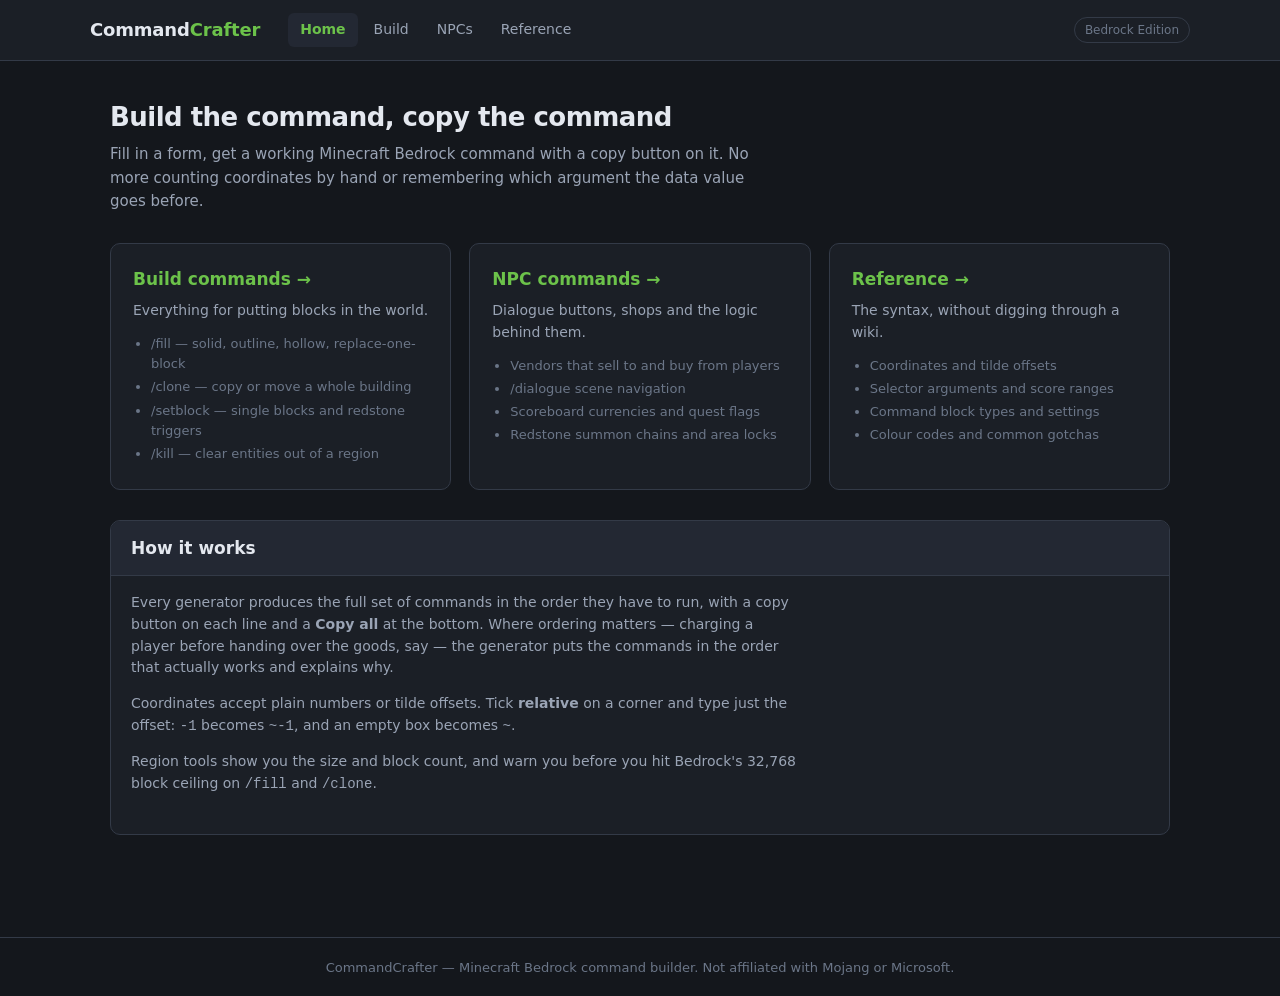
==== index.html @ ae36e780 "Add build and NPC command generators Static site, no build step. Four pages: build commands (/fill, " ====
<!DOCTYPE html>
<html lang="en">
<head>
<meta charset="utf-8">
<meta name="viewport" content="width=device-width, initial-scale=1">
<title>CommandCrafter — Minecraft Bedrock command builder</title>
<link rel="stylesheet" href="assets/css/style.css">
</head>
<body>

<header class="site-header">
  <div class="inner">
    <a class="brand" href="index.html">Command<span>Crafter</span></a>
    <nav class="site-nav">
      <a href="index.html">Home</a>
      <a href="build.html">Build</a>
      <a href="npc.html">NPCs</a>
      <a href="reference.html">Reference</a>
    </nav>
    <span class="edition-badge">Bedrock Edition</span>
  </div>
</header>

<main>
  <h1 class="page-title">Build the command, copy the command</h1>
  <p class="page-intro">
    Fill in a form, get a working Minecraft Bedrock command with a copy button on it.
    No more counting coordinates by hand or remembering which argument the data
    value goes before.
  </p>

  <div class="card-grid">
    <a class="card" href="build.html">
      <h3>Build commands →</h3>
      <p>Everything for putting blocks in the world.</p>
      <ul>
        <li>/fill — solid, outline, hollow, replace-one-block</li>
        <li>/clone — copy or move a whole building</li>
        <li>/setblock — single blocks and redstone triggers</li>
        <li>/kill — clear entities out of a region</li>
      </ul>
    </a>

    <a class="card" href="npc.html">
      <h3>NPC commands →</h3>
      <p>Dialogue buttons, shops and the logic behind them.</p>
      <ul>
        <li>Vendors that sell to and buy from players</li>
        <li>/dialogue scene navigation</li>
        <li>Scoreboard currencies and quest flags</li>
        <li>Redstone summon chains and area locks</li>
      </ul>
    </a>

    <a class="card" href="reference.html">
      <h3>Reference →</h3>
      <p>The syntax, without digging through a wiki.</p>
      <ul>
        <li>Coordinates and tilde offsets</li>
        <li>Selector arguments and score ranges</li>
        <li>Command block types and settings</li>
        <li>Colour codes and common gotchas</li>
      </ul>
    </a>
  </div>

  <section class="tool">
    <h2>How it works</h2>
    <div class="tool-body">
      <p class="tool-desc">
        Every generator produces the full set of commands in the order they have to
        run, with a copy button on each line and a <strong>Copy all</strong> at the
        bottom. Where ordering matters — charging a player before handing over the
        goods, say — the generator puts the commands in the order that actually works
        and explains why.
      </p>
      <p class="tool-desc">
        Coordinates accept plain numbers or tilde offsets. Tick <strong>relative</strong>
        on a corner and type just the offset: <code>-1</code> becomes <code>~-1</code>,
        and an empty box becomes <code>~</code>.
      </p>
      <p class="tool-desc">
        Region tools show you the size and block count, and warn you before you hit
        Bedrock's 32,768 block ceiling on <code>/fill</code> and <code>/clone</code>.
      </p>
    </div>
  </section>
</main>

<footer class="site-footer">
  CommandCrafter — Minecraft Bedrock command builder.
  Not affiliated with Mojang or Microsoft.
</footer>

<script src="assets/js/data.js"></script>
<script src="assets/js/common.js"></script>
</body>
</html>
---- assets/css/style.css ----
/* CommandCrafter — Minecraft Bedrock command generator */

:root {
  --bg:        #14171c;
  --bg-2:      #1b1f26;
  --bg-3:      #232833;
  --line:      #333a47;
  --line-soft: #2a303b;
  --text:      #e4e8ef;
  --text-dim:  #9aa4b5;
  --text-mute: #6b7688;
  --green:     #6cc24a;
  --green-dk:  #4a8a33;
  --gold:      #f5b642;
  --red:       #e05c56;
  --blue:      #58a6d8;
  --mono: ui-monospace, "Cascadia Mono", "SF Mono", Consolas, "Liberation Mono", monospace;
  --sans: system-ui, -apple-system, "Segoe UI", Roboto, sans-serif;
  --radius: 6px;
}

* { box-sizing: border-box; }

body {
  margin: 0;
  background: var(--bg);
  color: var(--text);
  font-family: var(--sans);
  font-size: 15px;
  line-height: 1.55;
}

/* ---------- header / nav ---------- */

.site-header {
  background: var(--bg-2);
  border-bottom: 1px solid var(--line);
  padding: 0 20px;
}

.site-header .inner {
  max-width: 1100px;
  margin: 0 auto;
  display: flex;
  align-items: center;
  gap: 28px;
  flex-wrap: wrap;
  min-height: 60px;
}

.brand {
  font-weight: 700;
  font-size: 18px;
  letter-spacing: -0.01em;
  color: var(--text);
  text-decoration: none;
  white-space: nowrap;
}
.brand span { color: var(--green); }

.site-nav { display: flex; gap: 4px; flex-wrap: wrap; }

.site-nav a {
  color: var(--text-dim);
  text-decoration: none;
  padding: 6px 12px;
  border-radius: var(--radius);
  font-size: 14px;
}
.site-nav a:hover { background: var(--bg-3); color: var(--text); }
.site-nav a.active { background: var(--bg-3); color: var(--green); font-weight: 600; }

.edition-badge {
  margin-left: auto;
  font-size: 12px;
  color: var(--text-mute);
  border: 1px solid var(--line);
  border-radius: 99px;
  padding: 3px 10px;
  white-space: nowrap;
}

/* ---------- layout ---------- */

main {
  max-width: 1100px;
  margin: 0 auto;
  padding: 28px 20px 80px;
}

.page-title { font-size: 26px; margin: 8px 0 6px; letter-spacing: -0.02em; }
.page-intro { color: var(--text-dim); margin: 0 0 28px; max-width: 70ch; }

/* ---------- tool cards ---------- */

.tool {
  background: var(--bg-2);
  border: 1px solid var(--line);
  border-radius: 10px;
  margin-bottom: 22px;
  overflow: hidden;
}

.tool > h2 {
  margin: 0;
  padding: 14px 20px;
  font-size: 17px;
  background: var(--bg-3);
  border-bottom: 1px solid var(--line);
  display: flex;
  align-items: center;
  gap: 10px;
}
.tool > h2 .cmd-name {
  font-family: var(--mono);
  font-size: 13px;
  color: var(--green);
  background: rgba(108, 194, 74, 0.1);
  border: 1px solid rgba(108, 194, 74, 0.25);
  padding: 1px 8px;
  border-radius: 4px;
  font-weight: 400;
}

.tool-body { padding: 20px; }

.tool-desc {
  margin: -4px 0 18px;
  color: var(--text-dim);
  font-size: 14px;
  max-width: 75ch;
}

/* ---------- forms ---------- */

.field-row {
  display: flex;
  flex-wrap: wrap;
  gap: 16px;
  margin-bottom: 16px;
  align-items: flex-end;
}

.field { display: flex; flex-direction: column; gap: 5px; min-width: 0; }
.field.grow { flex: 1 1 200px; }
.field.wide { flex: 1 1 100%; }

label, .field-label {
  font-size: 12px;
  font-weight: 600;
  color: var(--text-dim);
  text-transform: uppercase;
  letter-spacing: 0.04em;
}

input[type="text"], input[type="number"], select, textarea {
  background: var(--bg);
  border: 1px solid var(--line);
  color: var(--text);
  border-radius: var(--radius);
  padding: 8px 10px;
  font-size: 14px;
  font-family: var(--mono);
  width: 100%;
  min-width: 0;
}

input:focus, select:focus, textarea:focus {
  outline: none;
  border-color: var(--green);
  box-shadow: 0 0 0 2px rgba(108, 194, 74, 0.15);
}

input::placeholder { color: var(--text-mute); }

select { font-family: var(--sans); cursor: pointer; }

.hint { font-size: 12px; color: var(--text-mute); margin-top: 2px; }

/* coordinate groups */

.coord-group {
  border: 1px solid var(--line-soft);
  border-radius: var(--radius);
  padding: 12px 14px 14px;
  flex: 1 1 280px;
  background: var(--bg);
}

.coord-group > .field-label {
  display: flex;
  align-items: center;
  justify-content: space-between;
  gap: 10px;
  margin-bottom: 8px;
}

.coord-inputs { display: flex; gap: 8px; }
.coord-inputs .field { flex: 1; }
.coord-inputs label {
  font-size: 11px;
  color: var(--text-mute);
  text-transform: none;
  letter-spacing: 0;
}
.coord-inputs input { text-align: center; padding: 7px 4px; }

.rel-toggle {
  display: flex;
  align-items: center;
  gap: 5px;
  font-size: 11px;
  color: var(--text-mute);
  text-transform: none;
  letter-spacing: 0;
  font-weight: 500;
  cursor: pointer;
  user-select: none;
}
.rel-toggle input { width: auto; margin: 0; cursor: pointer; accent-color: var(--green); }

/* checkbox rows */

.check {
  display: flex;
  align-items: center;
  gap: 7px;
  font-size: 13px;
  color: var(--text-dim);
  text-transform: none;
  letter-spacing: 0;
  font-weight: 500;
  cursor: pointer;
  user-select: none;
  padding-bottom: 8px;
}
.check input { width: auto; margin: 0; accent-color: var(--green); cursor: pointer; }

/* ---------- buttons ---------- */

button {
  font-family: var(--sans);
  font-size: 14px;
  border-radius: var(--radius);
  border: 1px solid var(--line);
  background: var(--bg-3);
  color: var(--text);
  padding: 8px 16px;
  cursor: pointer;
}
button:hover { background: #2b3140; border-color: #3f4757; }

button.primary {
  background: var(--green-dk);
  border-color: var(--green-dk);
  color: #fff;
  font-weight: 600;
}
button.primary:hover { background: var(--green); border-color: var(--green); }

button.small { padding: 4px 10px; font-size: 12px; }

.preset-row {
  display: flex;
  gap: 8px;
  flex-wrap: wrap;
  align-items: center;
  margin-bottom: 16px;
  padding-bottom: 16px;
  border-bottom: 1px dashed var(--line-soft);
}
.preset-row .preset-label {
  font-size: 12px;
  color: var(--text-mute);
  text-transform: uppercase;
  letter-spacing: 0.04em;
  font-weight: 600;
  margin-right: 2px;
}

.actions { display: flex; gap: 10px; align-items: center; flex-wrap: wrap; }

/* ---------- output ---------- */

.output { margin-top: 20px; }
.output:empty { display: none; }

.out-group { margin-bottom: 14px; }

.out-group-head {
  display: flex;
  align-items: center;
  justify-content: space-between;
  gap: 12px;
  margin-bottom: 6px;
}

.out-group-title {
  font-size: 12px;
  font-weight: 600;
  color: var(--text-dim);
  text-transform: uppercase;
  letter-spacing: 0.05em;
}
.out-group-title.ok   { color: var(--green); }
.out-group-title.fail { color: var(--red); }

.cmd-line {
  display: flex;
  align-items: stretch;
  gap: 0;
  background: var(--bg);
  border: 1px solid var(--line);
  border-radius: var(--radius);
  margin-bottom: 6px;
  overflow: hidden;
}

.cmd-line code {
  flex: 1;
  font-family: var(--mono);
  font-size: 13px;
  padding: 10px 12px;
  white-space: pre-wrap;
  word-break: break-word;
  color: #dfe6f0;
  min-width: 0;
}

.cmd-line button {
  border: none;
  border-left: 1px solid var(--line);
  border-radius: 0;
  background: var(--bg-3);
  color: var(--text-dim);
  font-size: 12px;
  padding: 0 14px;
  flex: 0 0 auto;
}
.cmd-line button:hover { background: var(--green-dk); color: #fff; }
.cmd-line button.copied { background: var(--green); color: #10140f; font-weight: 600; }

.cmd-note {
  font-size: 12px;
  color: var(--text-mute);
  margin: -2px 0 8px 2px;
}

/* messages */

.msg {
  border-radius: var(--radius);
  padding: 9px 13px;
  font-size: 13px;
  margin-bottom: 10px;
  border: 1px solid;
  line-height: 1.5;
}
.msg.info  { background: rgba(88,166,216,.08); border-color: rgba(88,166,216,.35); color: #a9d3ee; }
.msg.warn  { background: rgba(245,182,66,.08); border-color: rgba(245,182,66,.35); color: #f0cd8a; }
.msg.error { background: rgba(224,92,86,.08);  border-color: rgba(224,92,86,.35);  color: #f0a5a1; }

.stats {
  display: flex;
  gap: 20px;
  flex-wrap: wrap;
  font-size: 13px;
  color: var(--text-dim);
  margin-bottom: 12px;
}
.stats b { color: var(--text); font-family: var(--mono); font-weight: 600; }

/* ---------- home page ---------- */

.card-grid {
  display: grid;
  grid-template-columns: repeat(auto-fit, minmax(260px, 1fr));
  gap: 18px;
  margin: 30px 0;
}

.card {
  display: block;
  background: var(--bg-2);
  border: 1px solid var(--line);
  border-radius: 10px;
  padding: 22px;
  text-decoration: none;
  color: inherit;
}
.card:hover { border-color: var(--green); background: var(--bg-3); }
.card h3 { margin: 0 0 8px; font-size: 17px; color: var(--green); }
.card p { margin: 0 0 12px; color: var(--text-dim); font-size: 14px; }
.card ul { margin: 0; padding-left: 18px; color: var(--text-mute); font-size: 13px; }
.card li { margin-bottom: 3px; }

/* ---------- reference page ---------- */

.ref-section { margin-bottom: 34px; }
.ref-section h2 {
  font-size: 19px;
  border-bottom: 1px solid var(--line);
  padding-bottom: 8px;
  margin-bottom: 14px;
}
.ref-section h3 { font-size: 15px; margin: 20px 0 8px; color: var(--green); }

pre.syntax {
  background: var(--bg-2);
  border: 1px solid var(--line);
  border-left: 3px solid var(--green);
  border-radius: var(--radius);
  padding: 12px 14px;
  overflow-x: auto;
  font-family: var(--mono);
  font-size: 13px;
  margin: 8px 0;
}

table.ref {
  width: 100%;
  border-collapse: collapse;
  font-size: 13.5px;
  margin: 10px 0;
}
table.ref th, table.ref td {
  text-align: left;
  padding: 8px 12px;
  border-bottom: 1px solid var(--line-soft);
  vertical-align: top;
}
table.ref th { color: var(--text-dim); font-size: 12px; text-transform: uppercase; letter-spacing: .04em; }
table.ref td:first-child { font-family: var(--mono); color: var(--green); white-space: nowrap; }

.table-scroll { overflow-x: auto; }

.ref-section p, .ref-section li { color: var(--text-dim); }
.ref-section code {
  font-family: var(--mono);
  font-size: 0.92em;
  background: var(--bg-3);
  padding: 1px 5px;
  border-radius: 3px;
  color: #cfe0f0;
}

/* ---------- footer ---------- */

footer.site-footer {
  border-top: 1px solid var(--line);
  padding: 20px;
  text-align: center;
  color: var(--text-mute);
  font-size: 13px;
}
footer.site-footer a { color: var(--text-dim); }

/* ---------- small screens ---------- */

@media (max-width: 620px) {
  .field-row { gap: 12px; }
  .coord-group { flex: 1 1 100%; }
  .site-header .inner { min-height: 0; padding: 10px 0; }
  .edition-badge { margin-left: 0; }
}
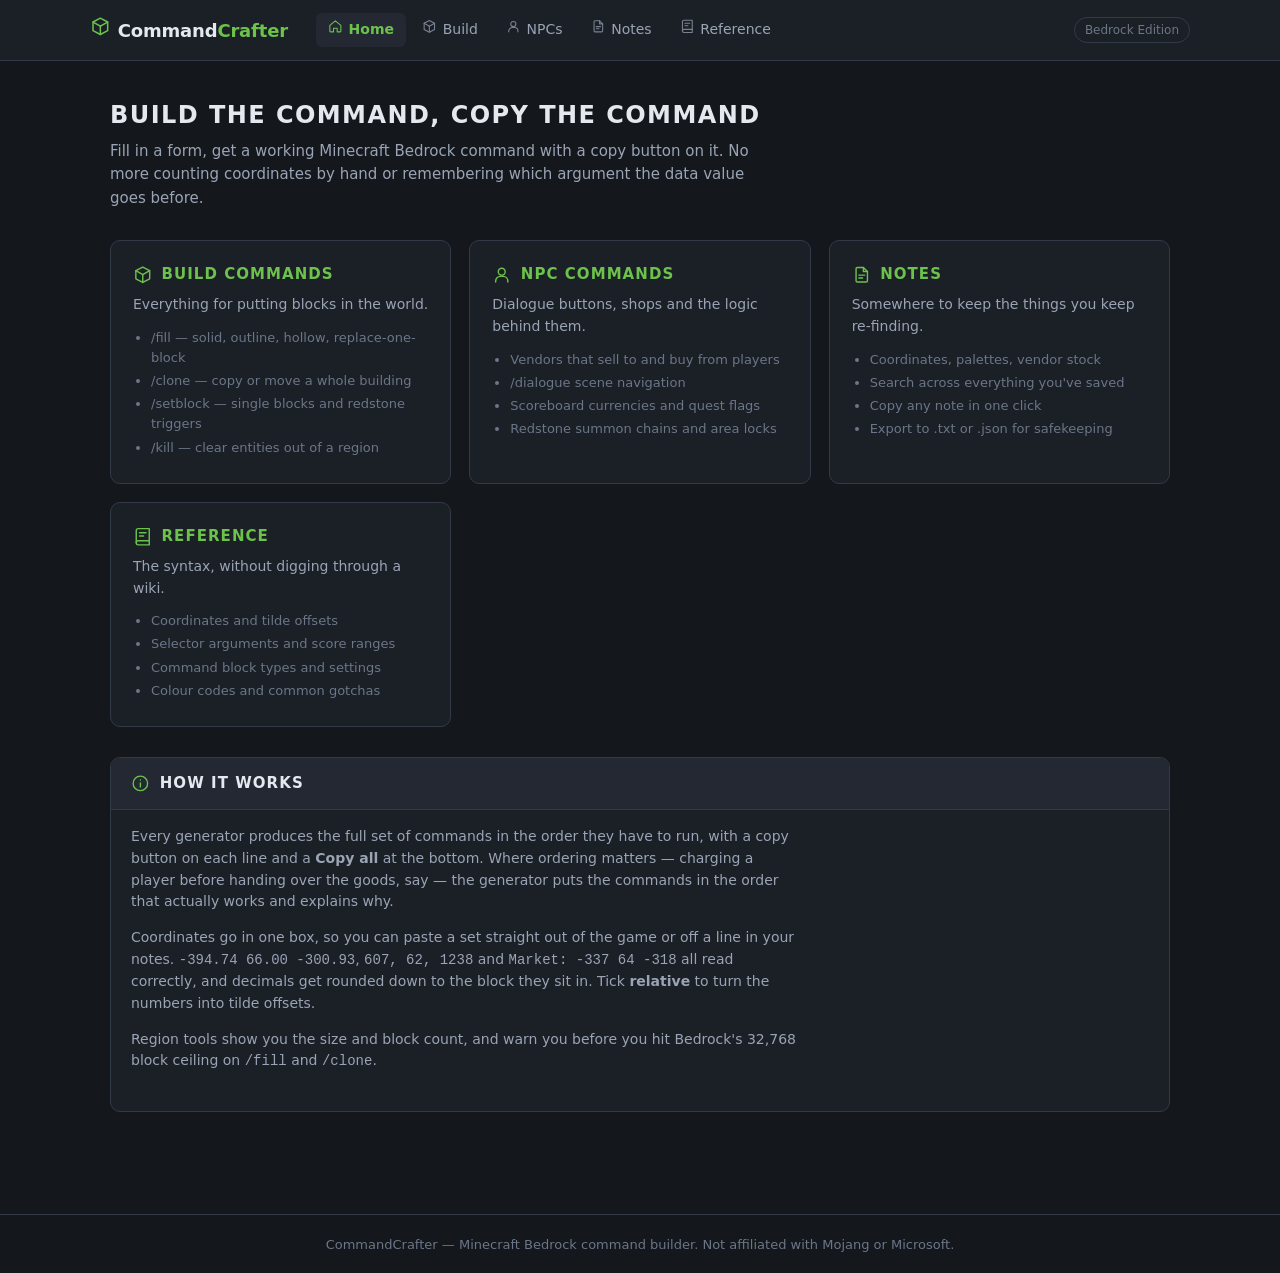
==== commit b3883628: "Add icons, one-field coordinate paste, and a notes page Icons are an inline SVG set built in JS rath" ====
--- a/index.html
+++ b/index.html
@@ -4,18 +4,20 @@
 <meta charset="utf-8">
 <meta name="viewport" content="width=device-width, initial-scale=1">
 <title>CommandCrafter — Minecraft Bedrock command builder</title>
+<link rel="icon" href="assets/favicon.svg" type="image/svg+xml">
 <link rel="stylesheet" href="assets/css/style.css">
 </head>
 <body>
 
 <header class="site-header">
   <div class="inner">
-    <a class="brand" href="index.html">Command<span>Crafter</span></a>
+    <a class="brand" href="index.html"><span data-icon="cube"></span>Command<span>Crafter</span></a>
     <nav class="site-nav">
-      <a href="index.html">Home</a>
-      <a href="build.html">Build</a>
-      <a href="npc.html">NPCs</a>
-      <a href="reference.html">Reference</a>
+      <a href="index.html"><span data-icon="home"></span>Home</a>
+      <a href="build.html"><span data-icon="cube"></span>Build</a>
+      <a href="npc.html"><span data-icon="npc"></span>NPCs</a>
+      <a href="notes.html"><span data-icon="note"></span>Notes</a>
+      <a href="reference.html"><span data-icon="book"></span>Reference</a>
     </nav>
     <span class="edition-badge">Bedrock Edition</span>
   </div>
@@ -31,7 +33,7 @@
 
   <div class="card-grid">
     <a class="card" href="build.html">
-      <h3>Build commands →</h3>
+      <h3><span data-icon="cube"></span>Build commands</h3>
       <p>Everything for putting blocks in the world.</p>
       <ul>
         <li>/fill — solid, outline, hollow, replace-one-block</li>
@@ -42,7 +44,7 @@
     </a>
 
     <a class="card" href="npc.html">
-      <h3>NPC commands →</h3>
+      <h3><span data-icon="npc"></span>NPC commands</h3>
       <p>Dialogue buttons, shops and the logic behind them.</p>
       <ul>
         <li>Vendors that sell to and buy from players</li>
@@ -52,8 +54,19 @@
       </ul>
     </a>
 
+    <a class="card" href="notes.html">
+      <h3><span data-icon="note"></span>Notes</h3>
+      <p>Somewhere to keep the things you keep re-finding.</p>
+      <ul>
+        <li>Coordinates, palettes, vendor stock</li>
+        <li>Search across everything you've saved</li>
+        <li>Copy any note in one click</li>
+        <li>Export to .txt or .json for safekeeping</li>
+      </ul>
+    </a>
+
     <a class="card" href="reference.html">
-      <h3>Reference →</h3>
+      <h3><span data-icon="book"></span>Reference</h3>
       <p>The syntax, without digging through a wiki.</p>
       <ul>
         <li>Coordinates and tilde offsets</li>
@@ -65,7 +78,7 @@
   </div>
 
   <section class="tool">
-    <h2>How it works</h2>
+    <h2><span data-icon="info"></span>How it works</h2>
     <div class="tool-body">
       <p class="tool-desc">
         Every generator produces the full set of commands in the order they have to
@@ -75,9 +88,11 @@
         and explains why.
       </p>
       <p class="tool-desc">
-        Coordinates accept plain numbers or tilde offsets. Tick <strong>relative</strong>
-        on a corner and type just the offset: <code>-1</code> becomes <code>~-1</code>,
-        and an empty box becomes <code>~</code>.
+        Coordinates go in one box, so you can paste a set straight out of the game
+        or off a line in your notes. <code>-394.74 66.00 -300.93</code>,
+        <code>607, 62, 1238</code> and <code>Market: -337 64 -318</code> all read
+        correctly, and decimals get rounded down to the block they sit in. Tick
+        <strong>relative</strong> to turn the numbers into tilde offsets.
       </p>
       <p class="tool-desc">
         Region tools show you the size and block count, and warn you before you hit
@@ -92,6 +107,7 @@
   Not affiliated with Mojang or Microsoft.
 </footer>
 
+<script src="assets/js/icons.js"></script>
 <script src="assets/js/data.js"></script>
 <script src="assets/js/common.js"></script>
 </body>
--- a/assets/css/style.css
+++ b/assets/css/style.css
@@ -88,8 +88,30 @@
   padding: 28px 20px 80px;
 }
 
-.page-title { font-size: 26px; margin: 8px 0 6px; letter-spacing: -0.02em; }
+.page-title {
+  font-size: 24px;
+  margin: 8px 0 6px;
+  text-transform: uppercase;
+  letter-spacing: 0.06em;
+}
 .page-intro { color: var(--text-dim); margin: 0 0 28px; max-width: 70ch; }
+
+/* ---------- icons ---------- */
+
+.icon {
+  width: 1.05em;
+  height: 1.05em;
+  flex: 0 0 auto;
+  vertical-align: -0.16em;
+}
+
+[data-icon] { display: inline-flex; flex: 0 0 auto; }
+
+.site-nav a [data-icon] { margin-right: 6px; opacity: .75; }
+.site-nav a:hover [data-icon], .site-nav a.active [data-icon] { opacity: 1; }
+
+.brand [data-icon] { color: var(--green); margin-right: 7px; }
+.brand .icon { width: 1.15em; height: 1.15em; }
 
 /* ---------- tool cards ---------- */
 
@@ -104,22 +126,31 @@
 .tool > h2 {
   margin: 0;
   padding: 14px 20px;
-  font-size: 17px;
+  font-size: 15px;
   background: var(--bg-3);
   border-bottom: 1px solid var(--line);
   display: flex;
   align-items: center;
   gap: 10px;
-}
+  text-transform: uppercase;
+  letter-spacing: 0.07em;
+}
+.tool > h2 [data-icon] { color: var(--green); }
+.tool > h2 .icon { width: 1.25em; height: 1.25em; }
+
+/* Command names stay lowercase — /FILL is not what you type. */
 .tool > h2 .cmd-name {
   font-family: var(--mono);
-  font-size: 13px;
+  font-size: 12px;
   color: var(--green);
   background: rgba(108, 194, 74, 0.1);
   border: 1px solid rgba(108, 194, 74, 0.25);
   padding: 1px 8px;
   border-radius: 4px;
   font-weight: 400;
+  text-transform: none;
+  letter-spacing: 0;
+  margin-left: auto;
 }
 
 .tool-body { padding: 20px; }
@@ -195,15 +226,24 @@
   margin-bottom: 8px;
 }
 
-.coord-inputs { display: flex; gap: 8px; }
-.coord-inputs .field { flex: 1; }
-.coord-inputs label {
-  font-size: 11px;
-  color: var(--text-mute);
-  text-transform: none;
-  letter-spacing: 0;
-}
-.coord-inputs input { text-align: center; padding: 7px 4px; }
+/* One field for the whole set — paste X, Y and Z straight from the game. */
+.coord-input {
+  font-size: 15px;
+  letter-spacing: 0.02em;
+  padding: 9px 11px;
+}
+
+.coord-readout {
+  font-family: var(--mono);
+  font-size: 12px;
+  margin-top: 6px;
+  min-height: 16px;
+  color: var(--text-mute);
+  white-space: pre-wrap;
+}
+.coord-readout.ok { color: var(--green); }
+.coord-readout.bad { color: var(--gold); }
+.coord-readout .aside { color: var(--text-mute); }
 
 .rel-toggle {
   display: flex;
@@ -247,7 +287,12 @@
   color: var(--text);
   padding: 8px 16px;
   cursor: pointer;
-}
+  display: inline-flex;
+  align-items: center;
+  justify-content: center;
+  gap: 7px;
+}
+button .icon-slot { display: inline-flex; }
 button:hover { background: #2b3140; border-color: #3f4757; }
 
 button.primary {
@@ -301,7 +346,11 @@
   color: var(--text-dim);
   text-transform: uppercase;
   letter-spacing: 0.05em;
-}
+  display: flex;
+  align-items: center;
+  gap: 7px;
+}
+.out-group-title .icon { width: 14px; height: 14px; }
 .out-group-title.ok   { color: var(--green); }
 .out-group-title.fail { color: var(--red); }
 
@@ -336,6 +385,7 @@
   font-size: 12px;
   padding: 0 14px;
   flex: 0 0 auto;
+  gap: 6px;
 }
 .cmd-line button:hover { background: var(--green-dk); color: #fff; }
 .cmd-line button.copied { background: var(--green); color: #10140f; font-weight: 600; }
@@ -355,7 +405,12 @@
   margin-bottom: 10px;
   border: 1px solid;
   line-height: 1.5;
-}
+  display: flex;
+  align-items: flex-start;
+  gap: 9px;
+}
+.msg [data-icon] { margin-top: 2px; }
+.msg .icon { width: 15px; height: 15px; }
 .msg.info  { background: rgba(88,166,216,.08); border-color: rgba(88,166,216,.35); color: #a9d3ee; }
 .msg.warn  { background: rgba(245,182,66,.08); border-color: rgba(245,182,66,.35); color: #f0cd8a; }
 .msg.error { background: rgba(224,92,86,.08);  border-color: rgba(224,92,86,.35);  color: #f0a5a1; }
@@ -370,6 +425,73 @@
 }
 .stats b { color: var(--text); font-family: var(--mono); font-weight: 600; }
 
+/* ---------- notes ---------- */
+
+.tool > h2 .cmd-name:empty { display: none; }
+
+.notes-list { display: flex; flex-direction: column; gap: 14px; margin-top: 4px; }
+
+.note {
+  background: var(--bg);
+  border: 1px solid var(--line);
+  border-radius: var(--radius);
+  padding: 14px 16px;
+}
+
+.note-head {
+  display: flex;
+  align-items: flex-start;
+  justify-content: space-between;
+  gap: 14px;
+  flex-wrap: wrap;
+}
+
+.note-title {
+  margin: 0;
+  font-size: 15px;
+  color: var(--text);
+  word-break: break-word;
+}
+
+.note-actions { display: flex; gap: 6px; flex-wrap: wrap; }
+
+.note-meta {
+  font-size: 12px;
+  color: var(--text-mute);
+  margin-top: 3px;
+}
+
+.note-body {
+  margin: 11px 0 0;
+  padding: 11px 13px;
+  background: var(--bg-2);
+  border: 1px solid var(--line-soft);
+  border-radius: var(--radius);
+  font-family: var(--mono);
+  font-size: 13px;
+  line-height: 1.6;
+  white-space: pre-wrap;
+  word-break: break-word;
+  overflow-x: auto;
+  color: #dfe6f0;
+}
+
+.note-empty {
+  border: 1px dashed var(--line);
+  border-radius: var(--radius);
+  padding: 26px 20px;
+  text-align: center;
+  color: var(--text-mute);
+}
+.note-empty-head { color: var(--text-dim); font-size: 14px; margin-bottom: 5px; }
+.note-empty p { margin: 0 auto; font-size: 13px; max-width: 46ch; }
+
+button.danger:hover {
+  background: rgba(224, 92, 86, .15);
+  border-color: rgba(224, 92, 86, .5);
+  color: #f0a5a1;
+}
+
 /* ---------- home page ---------- */
 
 .card-grid {
@@ -389,7 +511,17 @@
   color: inherit;
 }
 .card:hover { border-color: var(--green); background: var(--bg-3); }
-.card h3 { margin: 0 0 8px; font-size: 17px; color: var(--green); }
+.card h3 {
+  margin: 0 0 8px;
+  font-size: 15px;
+  color: var(--green);
+  text-transform: uppercase;
+  letter-spacing: 0.07em;
+  display: flex;
+  align-items: center;
+  gap: 9px;
+}
+.card h3 .icon { width: 1.3em; height: 1.3em; }
 .card p { margin: 0 0 12px; color: var(--text-dim); font-size: 14px; }
 .card ul { margin: 0; padding-left: 18px; color: var(--text-mute); font-size: 13px; }
 .card li { margin-bottom: 3px; }
@@ -398,11 +530,18 @@
 
 .ref-section { margin-bottom: 34px; }
 .ref-section h2 {
-  font-size: 19px;
+  font-size: 16px;
   border-bottom: 1px solid var(--line);
   padding-bottom: 8px;
   margin-bottom: 14px;
-}
+  text-transform: uppercase;
+  letter-spacing: 0.07em;
+  display: flex;
+  align-items: center;
+  gap: 10px;
+}
+.ref-section h2 [data-icon] { color: var(--green); }
+.ref-section h2 .icon { width: 1.2em; height: 1.2em; }
 .ref-section h3 { font-size: 15px; margin: 20px 0 8px; color: var(--green); }
 
 pre.syntax {
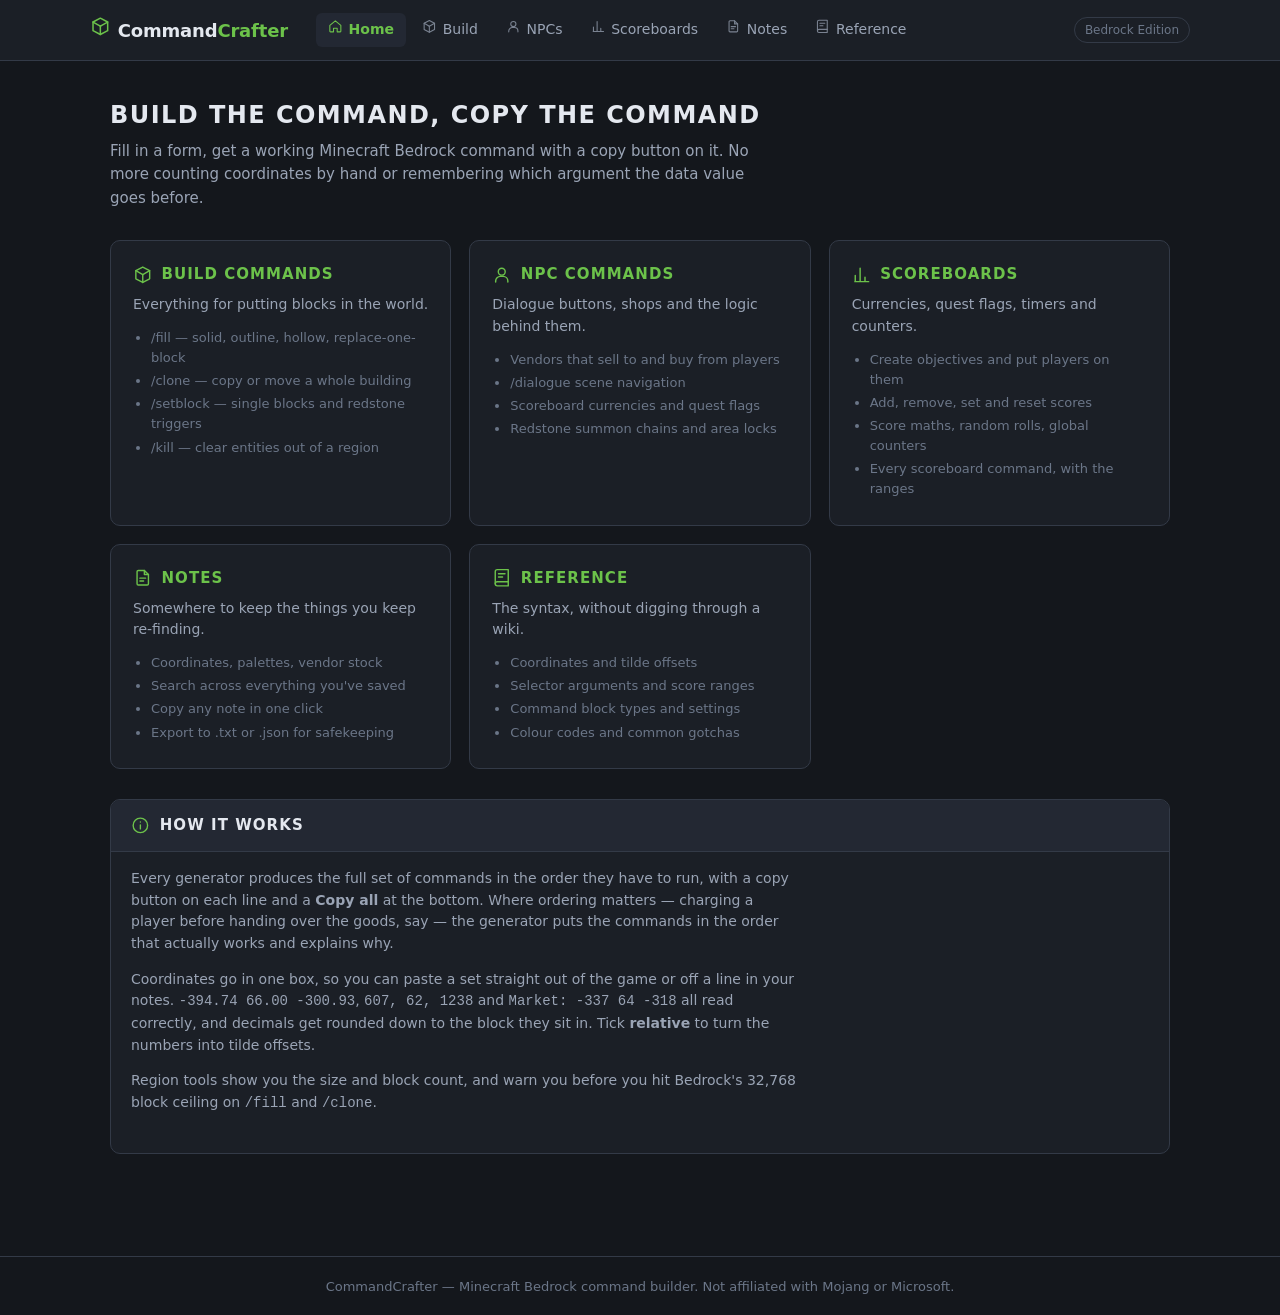
==== commit 854ff983: "Add a scoreboard page covering the whole command set Eight generators: create an objective, edit a s" ====
--- a/index.html
+++ b/index.html
@@ -16,6 +16,7 @@
       <a href="index.html"><span data-icon="home"></span>Home</a>
       <a href="build.html"><span data-icon="cube"></span>Build</a>
       <a href="npc.html"><span data-icon="npc"></span>NPCs</a>
+      <a href="scoreboard.html"><span data-icon="chart"></span>Scoreboards</a>
       <a href="notes.html"><span data-icon="note"></span>Notes</a>
       <a href="reference.html"><span data-icon="book"></span>Reference</a>
     </nav>
@@ -51,6 +52,17 @@
         <li>/dialogue scene navigation</li>
         <li>Scoreboard currencies and quest flags</li>
         <li>Redstone summon chains and area locks</li>
+      </ul>
+    </a>
+
+    <a class="card" href="scoreboard.html">
+      <h3><span data-icon="chart"></span>Scoreboards</h3>
+      <p>Currencies, quest flags, timers and counters.</p>
+      <ul>
+        <li>Create objectives and put players on them</li>
+        <li>Add, remove, set and reset scores</li>
+        <li>Score maths, random rolls, global counters</li>
+        <li>Every scoreboard command, with the ranges</li>
       </ul>
     </a>
 
--- a/assets/css/style.css
+++ b/assets/css/style.css
@@ -305,6 +305,21 @@
 
 button.small { padding: 4px 10px; font-size: 12px; }
 
+a.linkbtn {
+  display: inline-flex;
+  align-items: center;
+  gap: 8px;
+  font-size: 14px;
+  font-weight: 600;
+  padding: 8px 16px;
+  border-radius: var(--radius);
+  border: 1px solid var(--green-dk);
+  background: var(--green-dk);
+  color: #fff;
+  text-decoration: none;
+}
+a.linkbtn:hover { background: var(--green); border-color: var(--green); }
+
 .preset-row {
   display: flex;
   gap: 8px;
